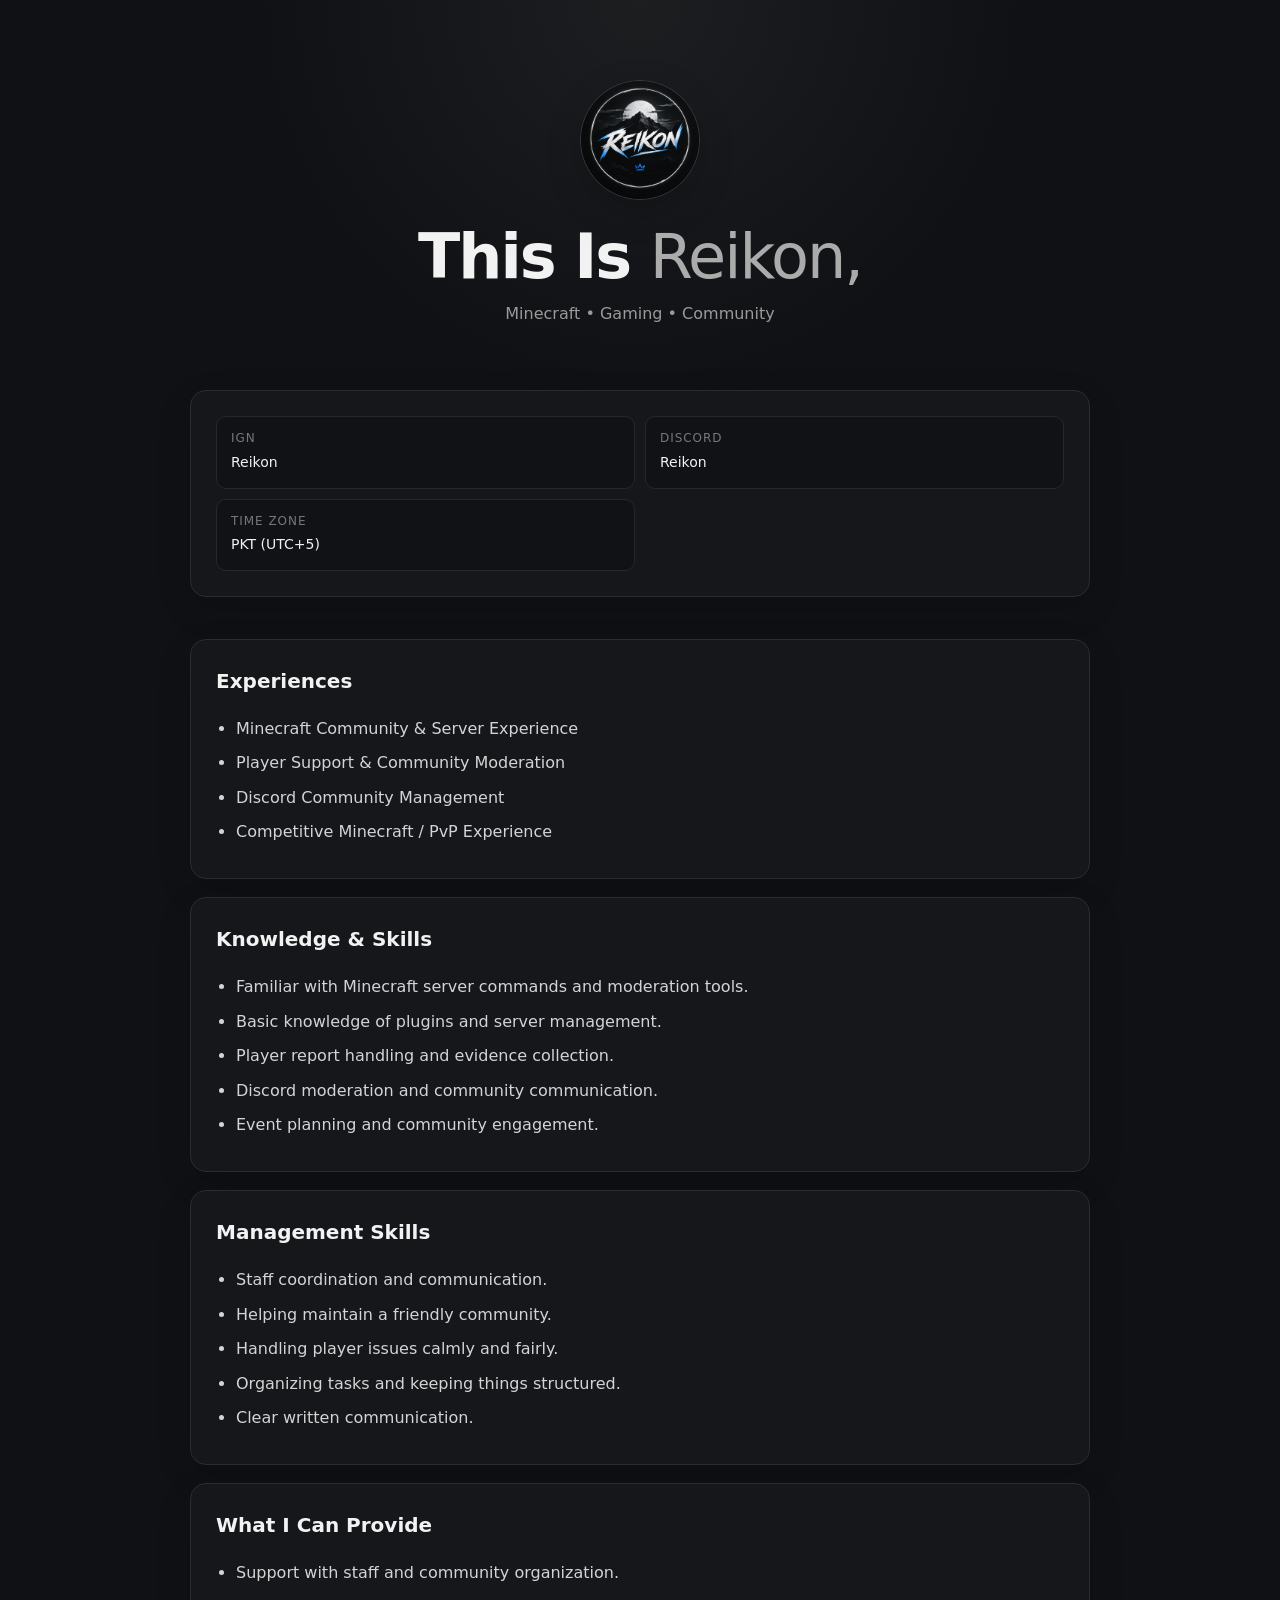
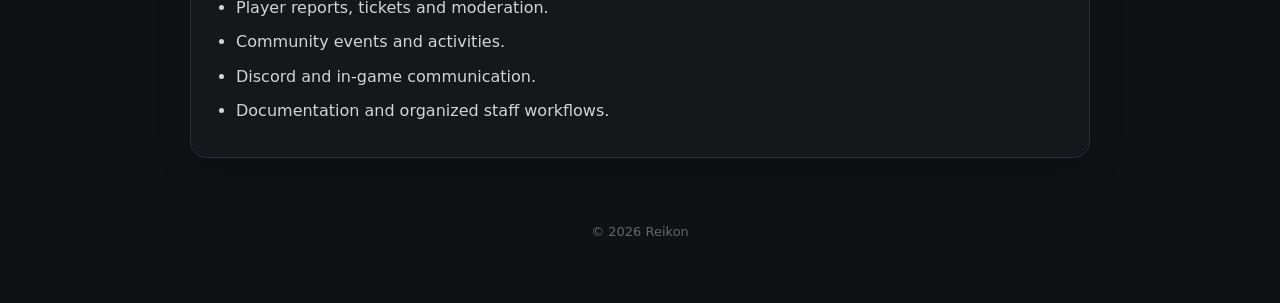
==== index.html @ de177359 "Add files via upload" ====
<!DOCTYPE html>
<html lang="en">
<head>
<meta charset="UTF-8">
<meta name="viewport" content="width=device-width, initial-scale=1.0">
<title>Reikon — Profile</title>
<meta name="description" content="Reikon's personal profile.">
<style>
*{box-sizing:border-box}
html{scroll-behavior:smooth}
body{
  margin:0;
  font-family:Inter,ui-sans-serif,system-ui,-apple-system,BlinkMacSystemFont,"Segoe UI",sans-serif;
  background:#101114;
  color:#f2f2f2;
  line-height:1.65;
}
body:before{
  content:"";position:fixed;inset:0;pointer-events:none;
  background:radial-gradient(circle at 50% 0%,rgba(255,255,255,.055),transparent 38%);
}
.container{width:min(900px,calc(100% - 40px));margin:auto}
.hero{padding:80px 0 45px;text-align:center}
.avatar{
  width:120px;height:120px;border-radius:50%;margin:0 auto 24px;
  display:block;object-fit:cover;
  border:1px solid #30333a;
  box-shadow:0 12px 35px rgba(0,0,0,.22);
}
h1{font-size:clamp(36px,7vw,62px);line-height:1.05;margin:0 0 12px;letter-spacing:-2px}
h1 span{font-weight:400;color:#aaa}
.subtitle{color:#999;margin:0;font-size:16px}
.card{
  background:#15171b;border:1px solid #292c32;border-radius:16px;
  padding:25px;margin:18px 0;
  box-shadow:0 12px 35px rgba(0,0,0,.14);
}
h2{font-size:20px;margin:0 0 18px}
.meta{display:grid;grid-template-columns:1fr 1fr;gap:10px}
.meta div{background:#101216;border:1px solid #24272d;border-radius:10px;padding:12px 14px}
.label{display:block;color:#777;font-size:12px;text-transform:uppercase;letter-spacing:.08em}
.value{font-size:14px}
ul{margin:0;padding-left:20px}
li{margin:8px 0;color:#d4d4d4}
.section-title{margin-top:42px}
footer{text-align:center;color:#666;font-size:13px;padding:45px 0 60px}
@media(max-width:600px){
 .container{width:min(100% - 24px,900px)}
 .hero{padding-top:55px}
 .meta{grid-template-columns:1fr}
 .card{padding:20px}
}
</style>
</head>
<body>
<main class="container">
  <header class="hero">
    <img class="avatar" src="[data-uri]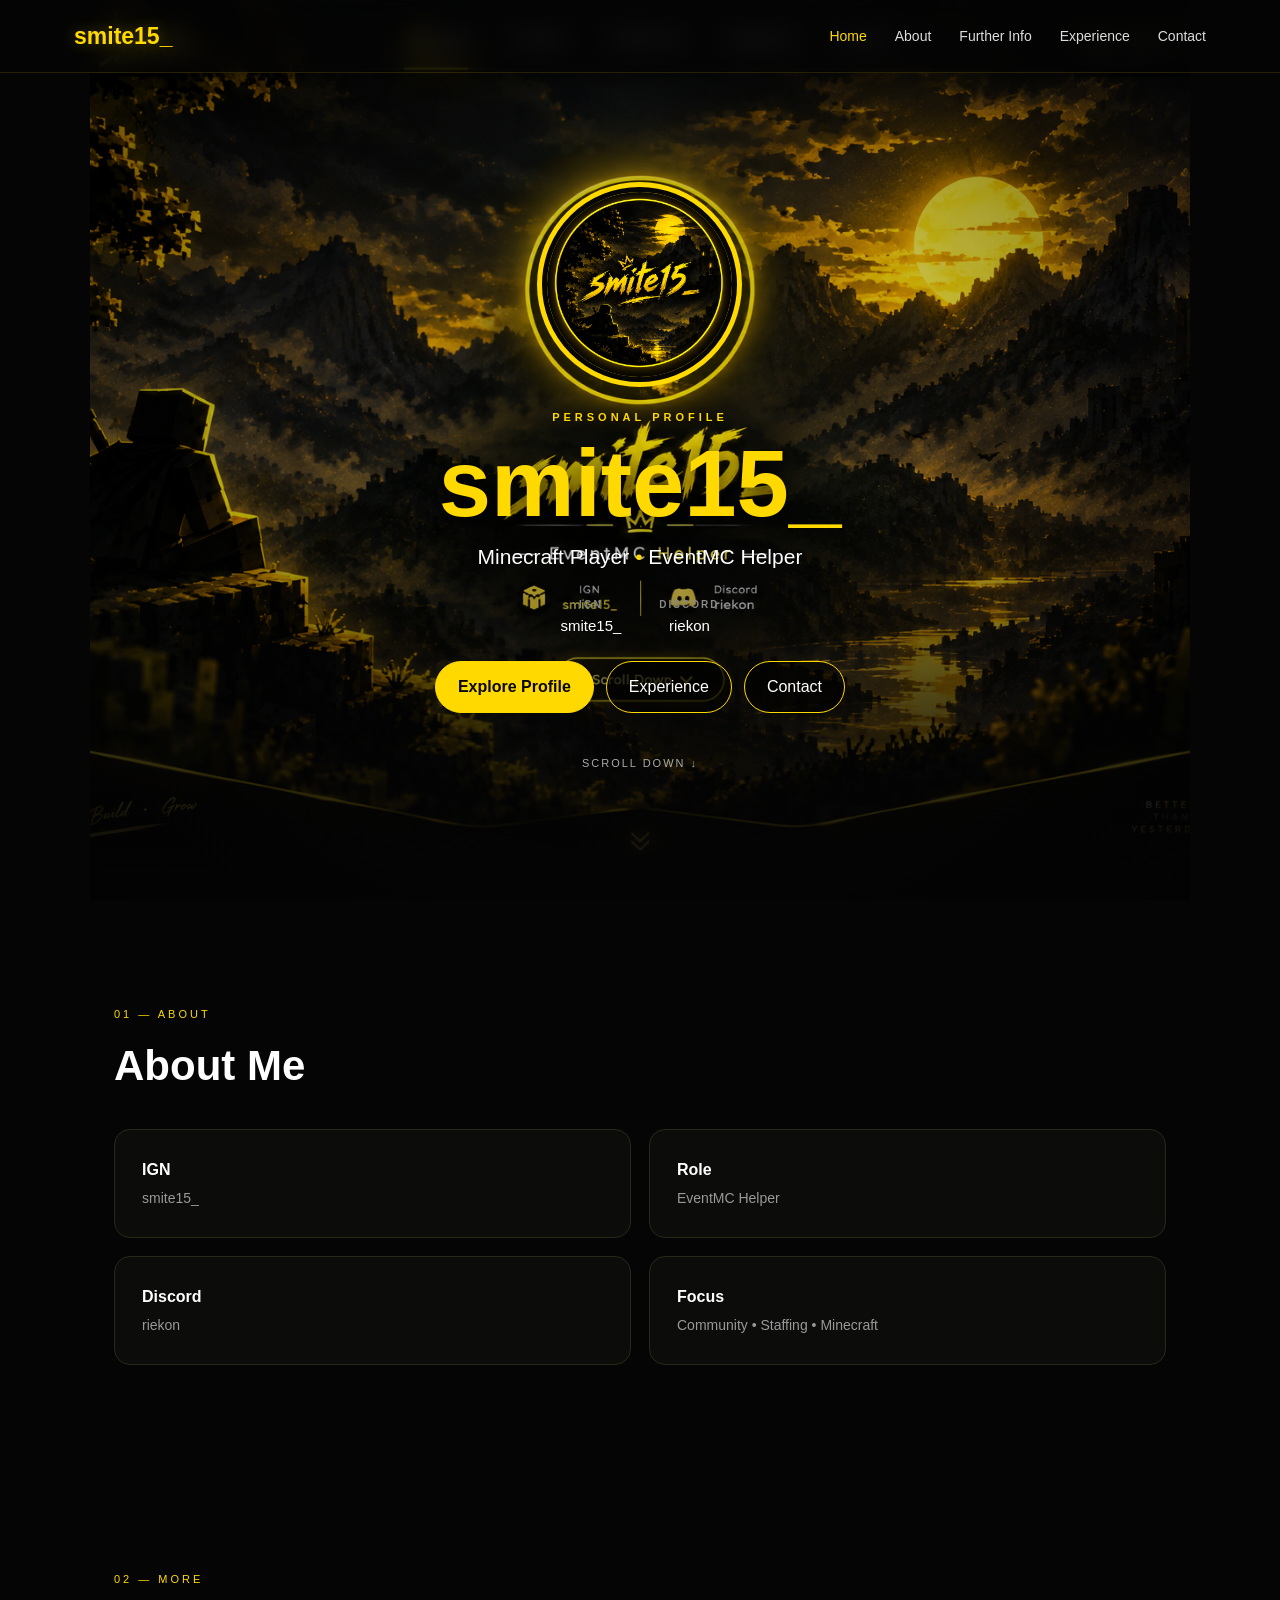
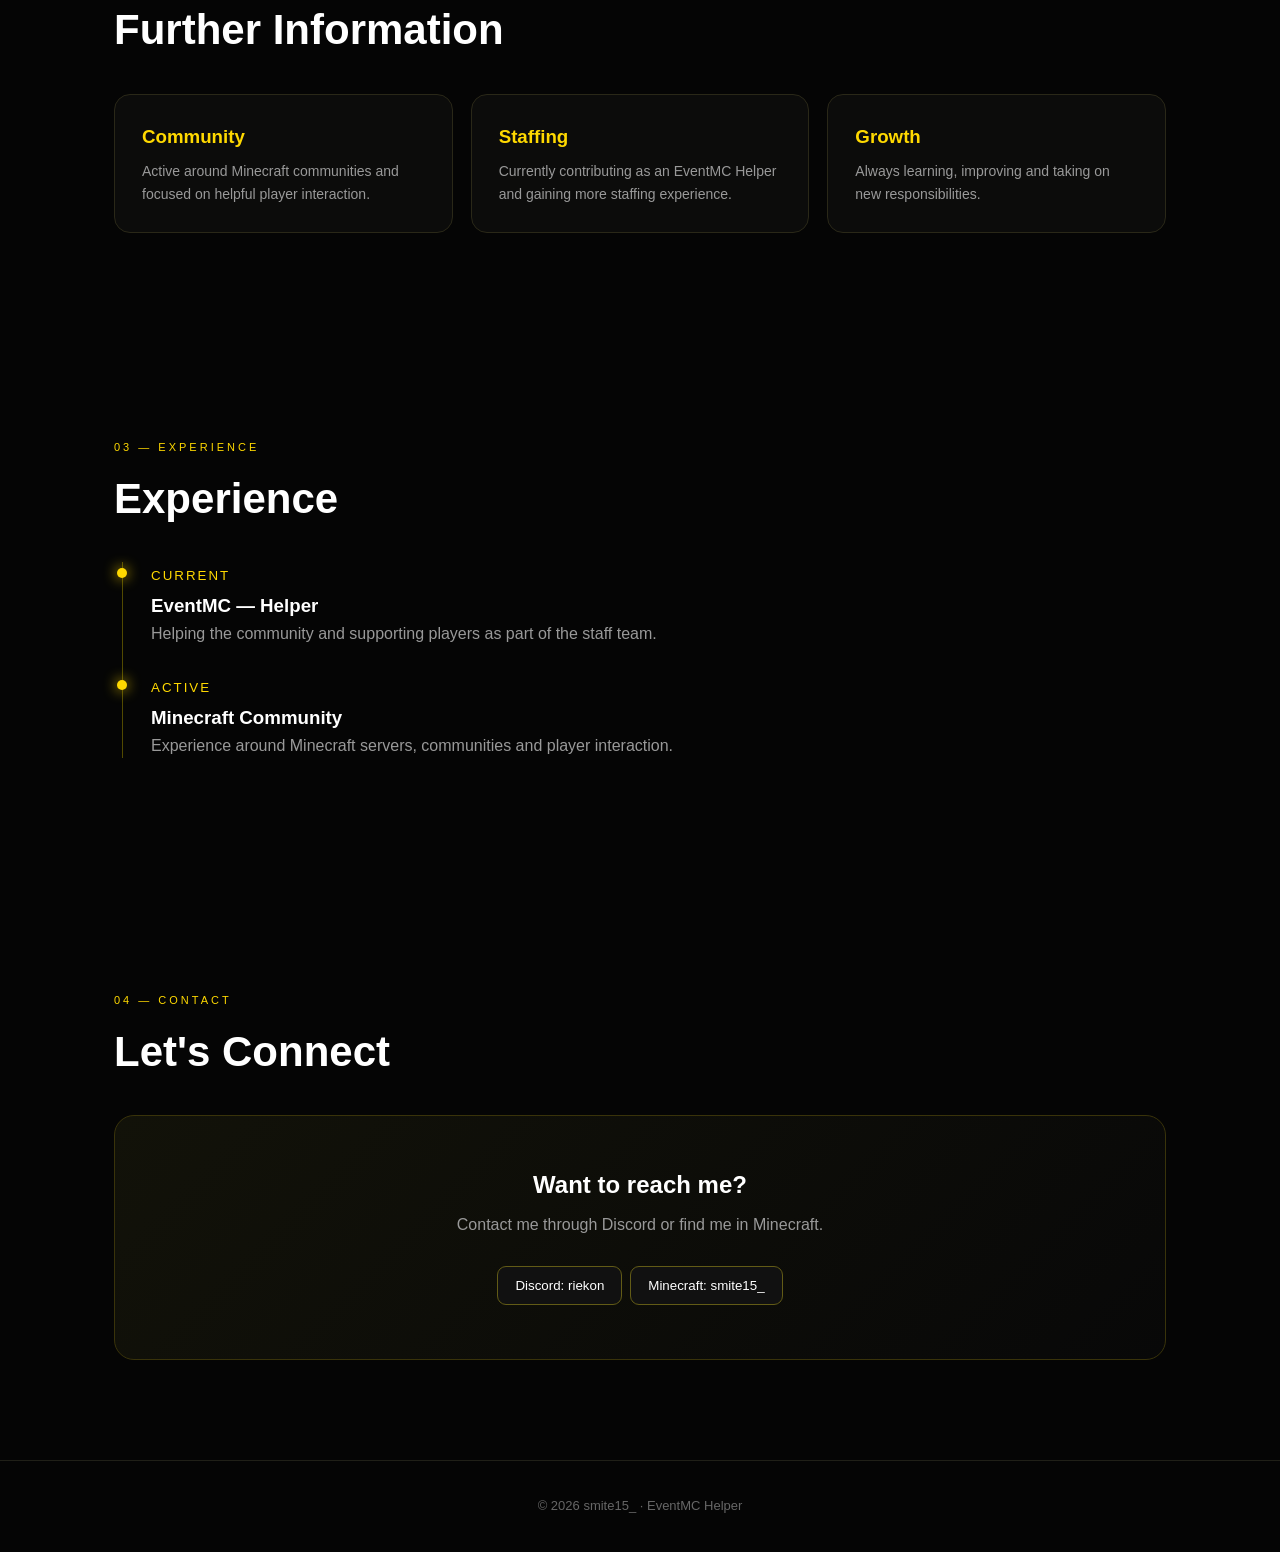
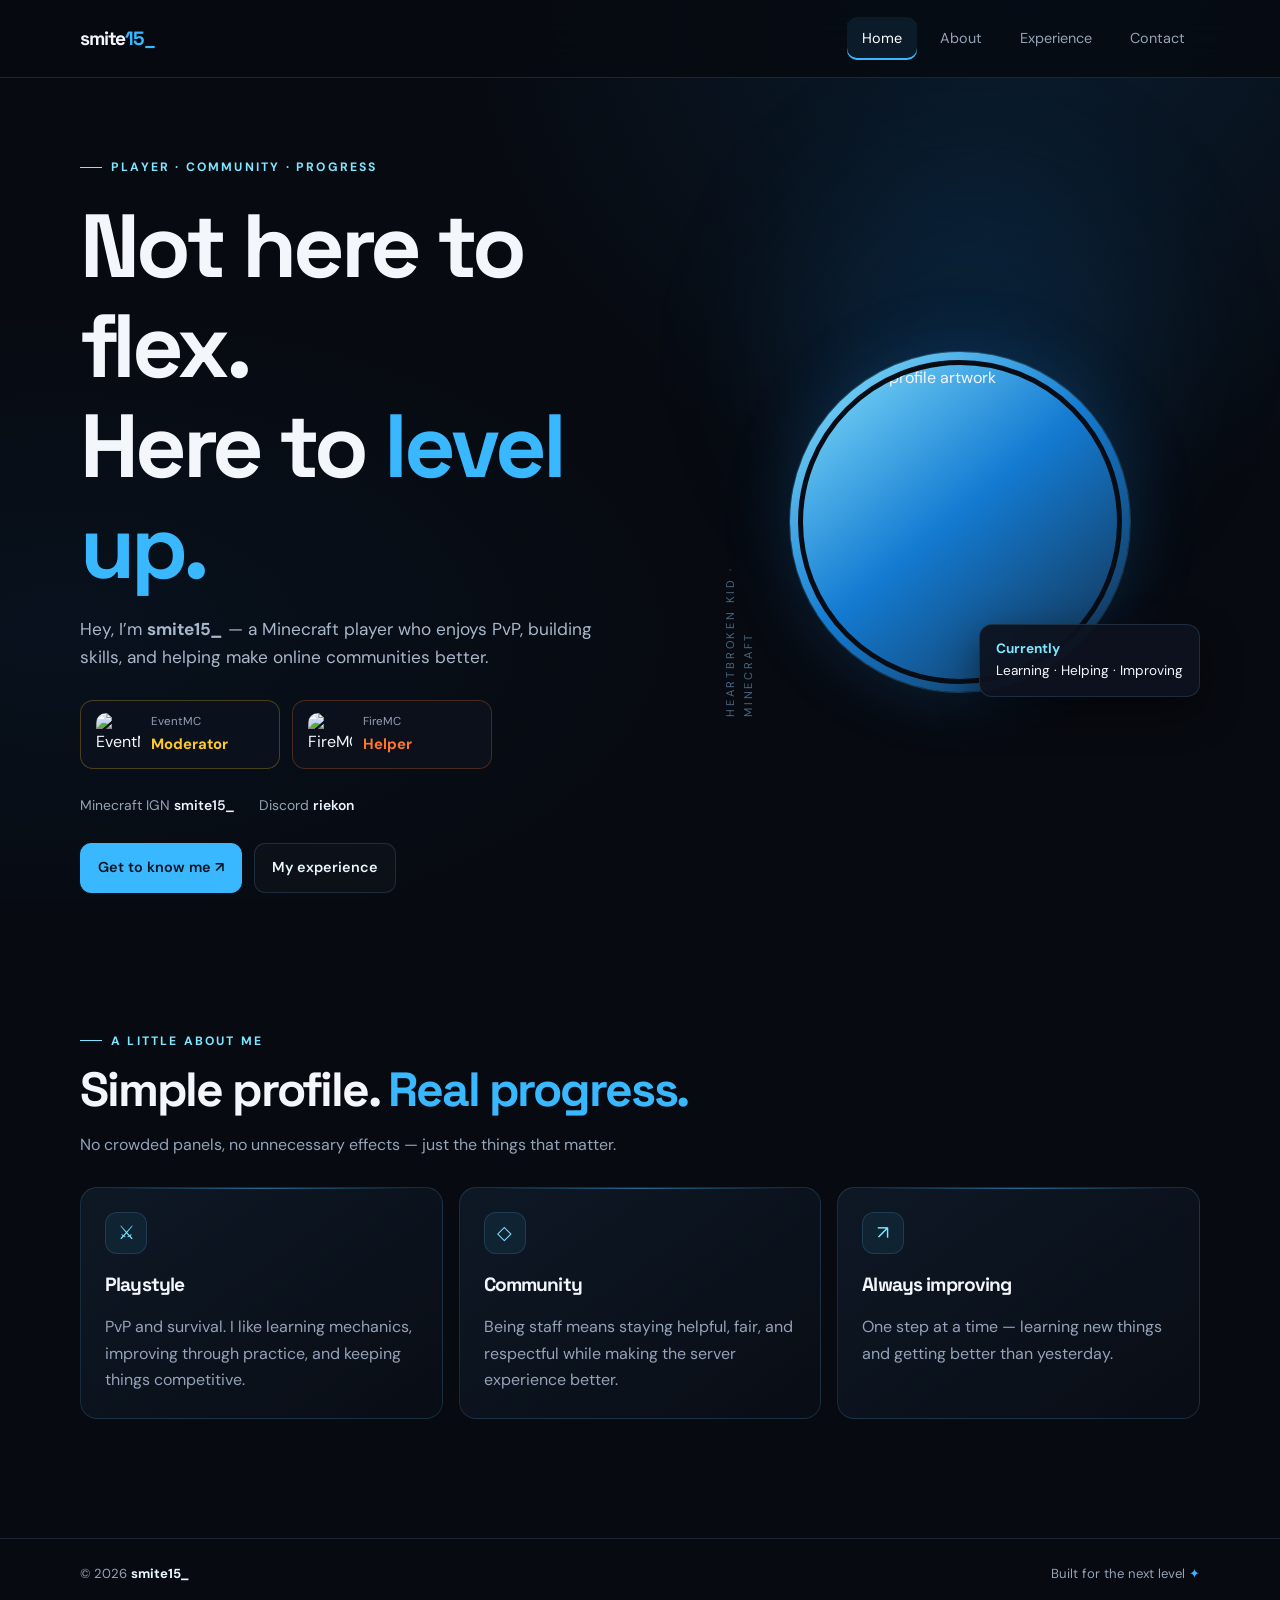
